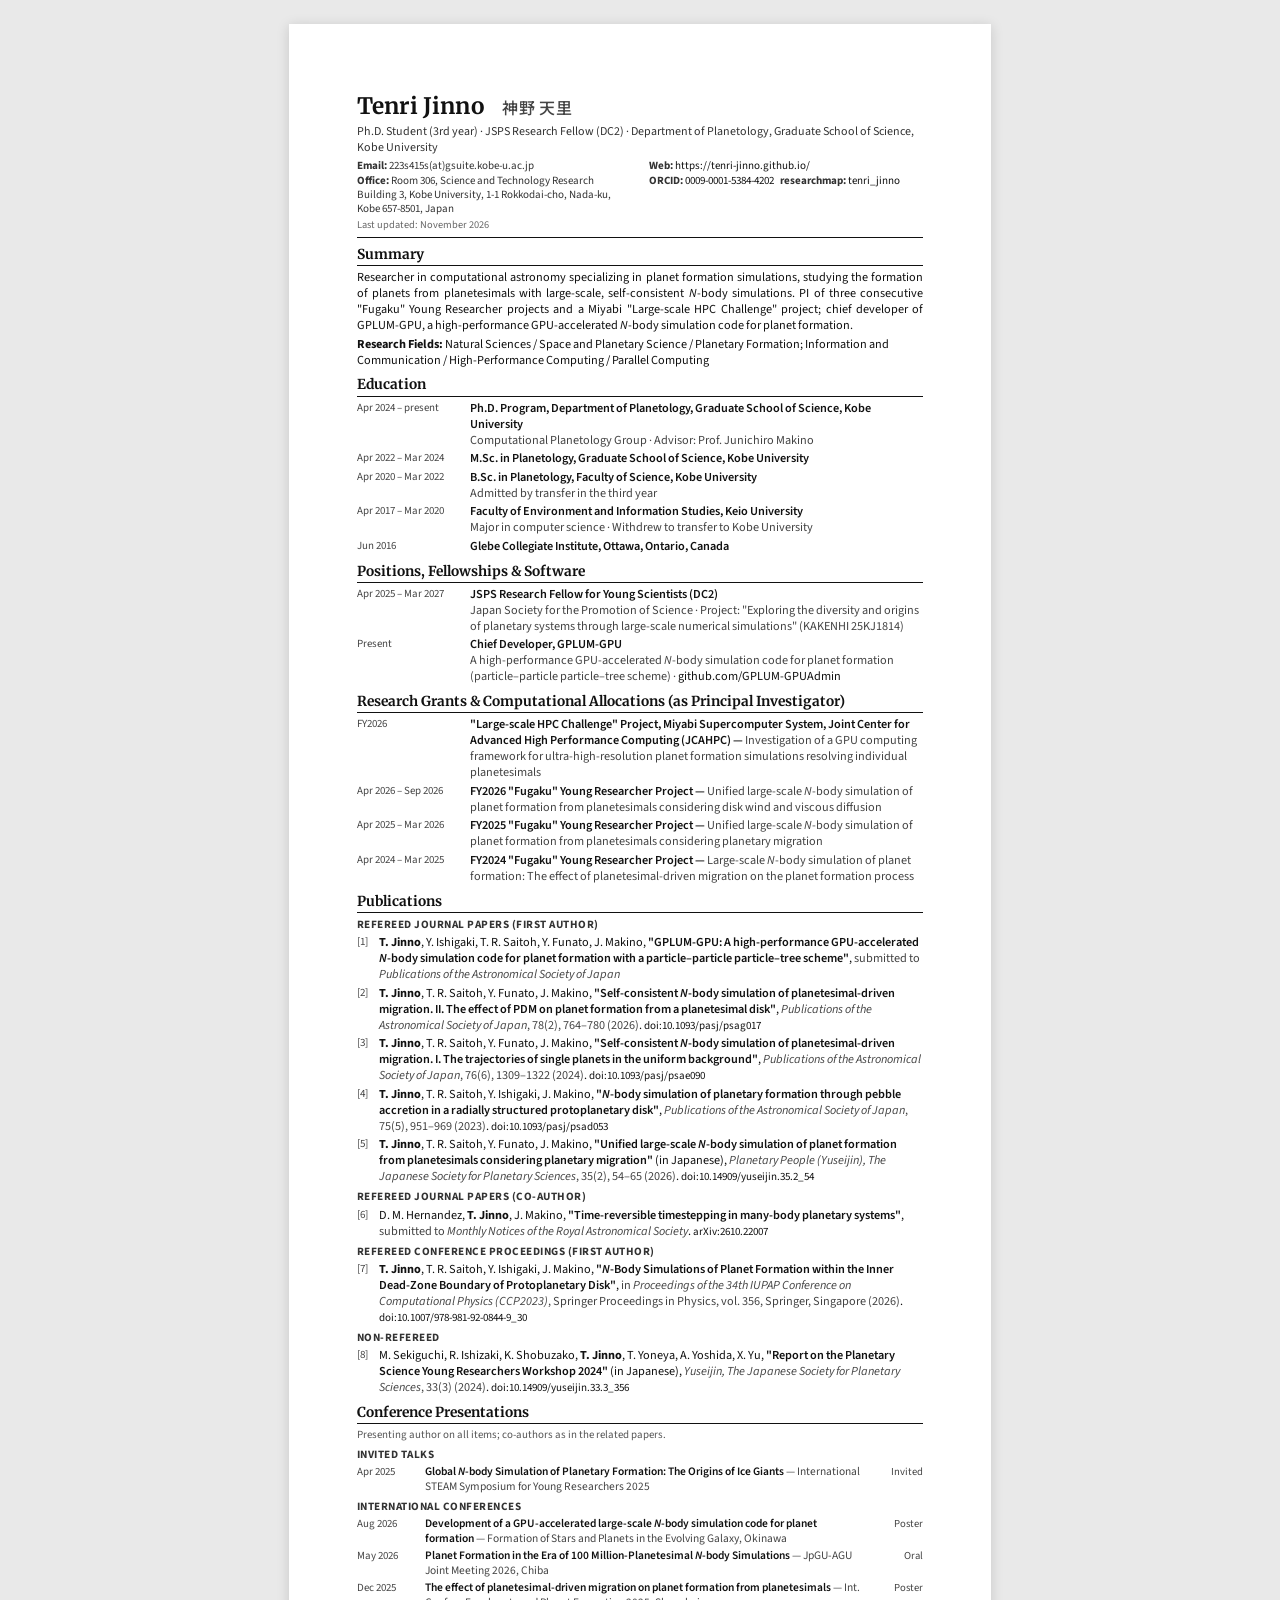
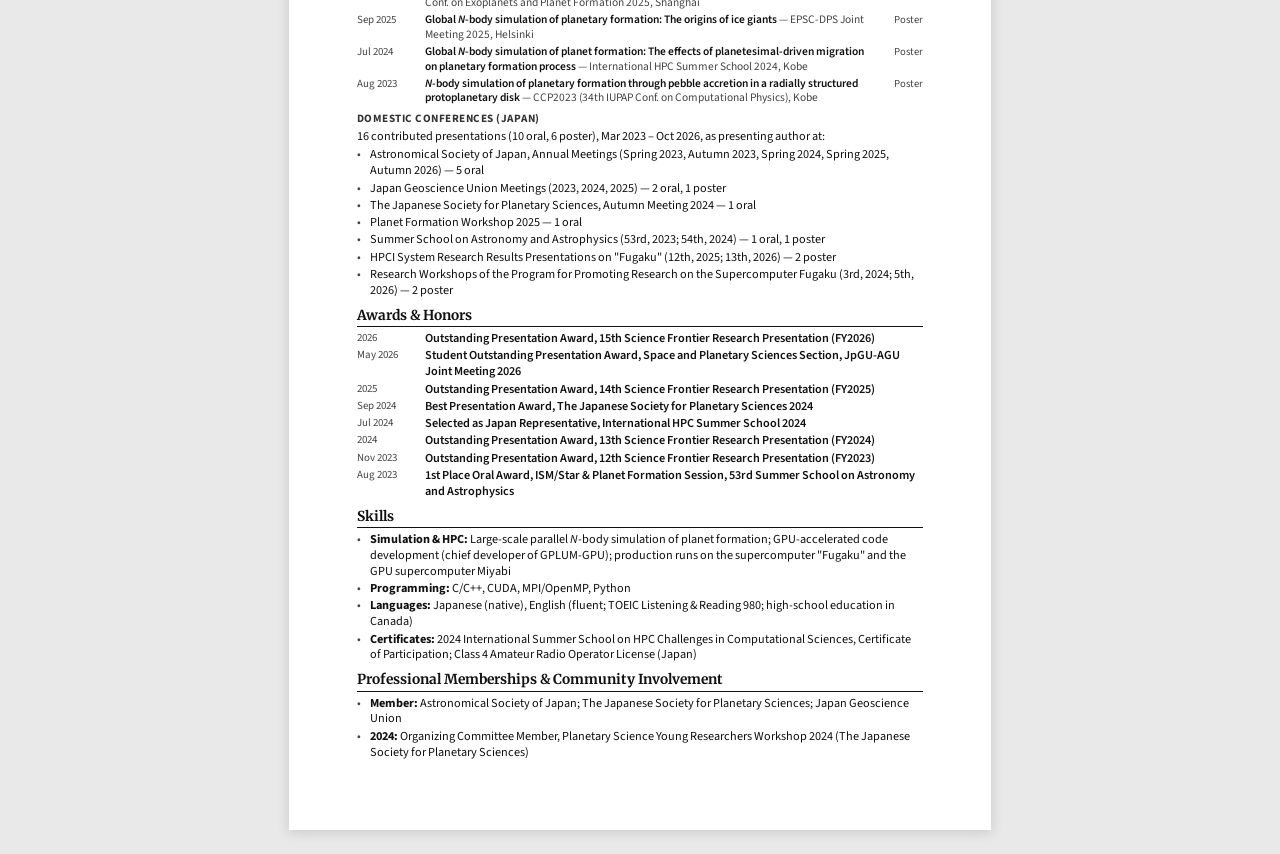
==== cv.html @ 98fd02c2 "Add academic CV (PDF) with About button and Curriculum Vitae tab Co-Authored-By: Claude Fable 5.1 <n" ====
<!DOCTYPE html>
<html lang="en">
<head>
<meta charset="UTF-8">
<title>Curriculum Vitae – Tenri Jinno</title>
<link rel="preconnect" href="https://fonts.googleapis.com">
<link rel="preconnect" href="https://fonts.gstatic.com" crossorigin>
<link href="https://fonts.googleapis.com/css2?family=Merriweather:wght@400;700&family=Source+Sans+3:ital,wght@0,400;0,600;0,700;1,400&family=Noto+Sans+JP:wght@400;500&display=swap" rel="stylesheet">
<style>
    @page { size: A4; margin: 10mm 12mm 10mm 12mm; }
    * { box-sizing: border-box; margin: 0; padding: 0; }
    html { font-size: 9.2pt; }
    body {
        font-family: "Source Sans 3", "Noto Sans JP", "Hiragino Sans", sans-serif;
        color: #111;
        line-height: 1.3;
        background: #fff;
    }
    .cv { max-width: 186mm; margin: 0 auto; }
    @media screen { body { padding: 24px 16px; background: #e9e9e9; } .cv { background: #fff; padding: 18mm; box-shadow: 0 2px 12px rgba(0,0,0,.15); } }

    /* Header */
    .head { border-bottom: 1.5px solid #111; padding-bottom: 4pt; margin-bottom: 4pt; }
    .head__name { font-family: "Merriweather", serif; font-size: 17pt; font-weight: 700; letter-spacing: .3px; }
    .head__name-ja { font-family: "Noto Sans JP", "Hiragino Sans", sans-serif; font-size: 12pt; font-weight: 500; color: #444; margin-left: 10pt; }
    .head__title { font-size: 9pt; color: #333; margin-top: 2pt; }
    .head__grid { display: grid; grid-template-columns: 1fr 1fr; gap: 0 14pt; margin-top: 3pt; font-size: 8.3pt; color: #333; }
    .head__grid a { color: #111; text-decoration: none; }
    .head__updated { font-size: 7.8pt; color: #666; margin-top: 1pt; }

    h2 {
        font-family: "Merriweather", serif;
        font-size: 10.3pt; font-weight: 700;
        border-bottom: 1px solid #111;
        margin: 6pt 0 3pt; padding-bottom: 1pt;
        break-after: avoid;
    }
    h3 {
        font-size: 8.4pt; font-weight: 700; color: #333;
        margin: 4pt 0 2pt; text-transform: uppercase; letter-spacing: .5px;
        break-after: avoid;
    }
    p { margin-bottom: 2pt; }
    p.summary { text-align: justify; }

    /* Dated entries */
    .entry { display: grid; grid-template-columns: 27mm 1fr; gap: 0 3mm; margin-bottom: 2pt; break-inside: avoid; }
    .entry__date { color: #444; font-size: 8.2pt; white-space: nowrap; }
    .entry__title { font-weight: 600; }
    .entry__sub { color: #444; }
    .entry__note { color: #555; font-size: 8.2pt; }

    /* Numbered lists (publications) */
    ol.pubs { list-style: none; counter-reset: pub; }
    ol.pubs > li { position: relative; padding-left: 6mm; margin-bottom: 2pt; break-inside: avoid; }
    ol.pubs > li::before { counter-increment: pub; content: "[" counter(pub) "]"; position: absolute; left: 0; color: #444; font-size: 8.3pt; }
    ol.pubs > li.start-6 { counter-reset: pub 5; }
    .pub__title { font-weight: 600; }
    .pub__journal { color: #444; }
    .pub__journal em { font-style: italic; }
    .pub__link a { color: #111; text-decoration: none; font-size: 8.3pt; }
    strong.me { font-weight: 700; }

    /* Presentations */
    .pres { display: grid; grid-template-columns: 15mm 1fr 12mm; gap: 0 3mm; margin-bottom: 1.5pt; break-inside: avoid; font-size: 8.6pt; }
    .pres__date { color: #444; font-size: 8.2pt; }
    .pres__type { color: #444; font-size: 8pt; text-align: right; }
    .pres__venue { color: #444; display: inline; }
    .pres .pub__title { display: inline; }
    .pres .pub__title::after { content: " — "; font-weight: 400; color: #444; }
    .pres__authors { display: none; }

    ul.plain { list-style: none; }
    ul.plain li { position: relative; padding-left: 3.5mm; margin-bottom: 1pt; }
    ul.plain li::before { content: "•"; position: absolute; left: 0; color: #444; }
    .two-col { display: grid; grid-template-columns: 1fr 1fr; gap: 0 10mm; }
    .footer-note { font-size: 7.5pt; color: #666; margin-top: 6pt; border-top: 1px solid #ccc; padding-top: 2pt; }
</style>
</head>
<body>
<div class="cv">

<header class="head">
    <div class="head__name">Tenri Jinno <span class="head__name-ja">神野 天里</span></div>
    <div class="head__title">Ph.D. Student (3rd year) · JSPS Research Fellow (DC2) · Department of Planetology, Graduate School of Science, Kobe University</div>
    <div class="head__grid">
        <div><strong>Email:</strong> 223s415s(at)gsuite.kobe-u.ac.jp</div>
        <div><strong>Web:</strong> <a href="https://tenri-jinno.github.io/">https://tenri-jinno.github.io/</a></div>
        <div><strong>Office:</strong> Room 306, Science and Technology Research Building 3, Kobe University, 1-1 Rokkodai-cho, Nada-ku, Kobe 657-8501, Japan</div>
        <div><strong>ORCID:</strong> <a href="https://orcid.org/0009-0001-5384-4202">0009-0001-5384-4202</a> &nbsp; <strong>researchmap:</strong> <a href="https://researchmap.jp/tenri_jinno">tenri_jinno</a></div>
    </div>
    <div class="head__updated">Last updated: November 2026</div>
</header>

<h2>Summary</h2>
<p class="summary">Researcher in computational astronomy specializing in planet formation simulations, studying the formation of planets from planetesimals with large-scale, self-consistent <i>N</i>-body simulations. PI of three consecutive "Fugaku" Young Researcher projects and a Miyabi "Large-scale HPC Challenge" project; chief developer of GPLUM-GPU, a high-performance GPU-accelerated <i>N</i>-body simulation code for planet formation.</p>
<p><strong>Research Fields:</strong> Natural Sciences / Space and Planetary Science / Planetary Formation; Information and Communication / High-Performance Computing / Parallel Computing</p>

<h2>Education</h2>
<div class="entry"><div class="entry__date">Apr 2024 – present</div><div><div class="entry__title">Ph.D. Program, Department of Planetology, Graduate School of Science, Kobe University</div><div class="entry__sub">Computational Planetology Group · Advisor: Prof. Junichiro Makino</div></div></div>
<div class="entry"><div class="entry__date">Apr 2022 – Mar 2024</div><div><div class="entry__title">M.Sc. in Planetology, Graduate School of Science, Kobe University</div></div></div>
<div class="entry"><div class="entry__date">Apr 2020 – Mar 2022</div><div><div class="entry__title">B.Sc. in Planetology, Faculty of Science, Kobe University</div><div class="entry__sub">Admitted by transfer in the third year</div></div></div>
<div class="entry"><div class="entry__date">Apr 2017 – Mar 2020</div><div><div class="entry__title">Faculty of Environment and Information Studies, Keio University</div><div class="entry__sub">Major in computer science · Withdrew to transfer to Kobe University</div></div></div>
<div class="entry"><div class="entry__date">Jun 2016</div><div><div class="entry__title">Glebe Collegiate Institute, Ottawa, Ontario, Canada</div></div></div>

<h2>Positions, Fellowships &amp; Software</h2>
<div class="entry"><div class="entry__date">Apr 2025 – Mar 2027</div><div><div class="entry__title">JSPS Research Fellow for Young Scientists (DC2)</div><div class="entry__sub">Japan Society for the Promotion of Science · Project: "Exploring the diversity and origins of planetary systems through large-scale numerical simulations" (KAKENHI 25KJ1814)</div></div></div>
<div class="entry"><div class="entry__date">Present</div><div><div class="entry__title">Chief Developer, GPLUM-GPU</div><div class="entry__sub">A high-performance GPU-accelerated <i>N</i>-body simulation code for planet formation (particle–particle particle–tree scheme) · <a href="https://github.com/GPLUM-GPUAdmin" style="color:#111;text-decoration:none">github.com/GPLUM-GPUAdmin</a></div></div></div>

<h2>Research Grants &amp; Computational Allocations (as Principal Investigator)</h2>
<div class="entry"><div class="entry__date">FY2026</div><div><div class="entry__title">"Large-scale HPC Challenge" Project, Miyabi Supercomputer System, Joint Center for Advanced High Performance Computing (JCAHPC) — <span class="entry__sub" style="font-weight:400">Investigation of a GPU computing framework for ultra-high-resolution planet formation simulations resolving individual planetesimals</span></div></div></div>
<div class="entry"><div class="entry__date">Apr 2026 – Sep 2026</div><div><div class="entry__title">FY2026 "Fugaku" Young Researcher Project — <span class="entry__sub" style="font-weight:400">Unified large-scale <i>N</i>-body simulation of planet formation from planetesimals considering disk wind and viscous diffusion</span></div></div></div>
<div class="entry"><div class="entry__date">Apr 2025 – Mar 2026</div><div><div class="entry__title">FY2025 "Fugaku" Young Researcher Project — <span class="entry__sub" style="font-weight:400">Unified large-scale <i>N</i>-body simulation of planet formation from planetesimals considering planetary migration</span></div></div></div>
<div class="entry"><div class="entry__date">Apr 2024 – Mar 2025</div><div><div class="entry__title">FY2024 "Fugaku" Young Researcher Project — <span class="entry__sub" style="font-weight:400">Large-scale <i>N</i>-body simulation of planet formation: The effect of planetesimal-driven migration on the planet formation process</span></div></div></div>

<h2>Publications</h2>
<h3>Refereed Journal Papers (First Author)</h3>
<ol class="pubs">
    <li><strong class="me">T. Jinno</strong>, Y. Ishigaki, T. R. Saitoh, Y. Funato, J. Makino, <span class="pub__title">"GPLUM-GPU: A high-performance GPU-accelerated <i>N</i>-body simulation code for planet formation with a particle–particle particle–tree scheme"</span>, <span class="pub__journal">submitted to <em>Publications of the Astronomical Society of Japan</em></span></li>
    <li><strong class="me">T. Jinno</strong>, T. R. Saitoh, Y. Funato, J. Makino, <span class="pub__title">"Self-consistent <i>N</i>-body simulation of planetesimal-driven migration. II. The effect of PDM on planet formation from a planetesimal disk"</span>, <span class="pub__journal"><em>Publications of the Astronomical Society of Japan</em>, 78(2), 764–780 (2026)</span>. <span class="pub__link"><a href="https://doi.org/10.1093/pasj/psag017">doi:10.1093/pasj/psag017</a></span></li>
    <li><strong class="me">T. Jinno</strong>, T. R. Saitoh, Y. Funato, J. Makino, <span class="pub__title">"Self-consistent <i>N</i>-body simulation of planetesimal-driven migration. I. The trajectories of single planets in the uniform background"</span>, <span class="pub__journal"><em>Publications of the Astronomical Society of Japan</em>, 76(6), 1309–1322 (2024)</span>. <span class="pub__link"><a href="https://doi.org/10.1093/pasj/psae090">doi:10.1093/pasj/psae090</a></span></li>
    <li><strong class="me">T. Jinno</strong>, T. R. Saitoh, Y. Ishigaki, J. Makino, <span class="pub__title">"<i>N</i>-body simulation of planetary formation through pebble accretion in a radially structured protoplanetary disk"</span>, <span class="pub__journal"><em>Publications of the Astronomical Society of Japan</em>, 75(5), 951–969 (2023)</span>. <span class="pub__link"><a href="https://doi.org/10.1093/pasj/psad053">doi:10.1093/pasj/psad053</a></span></li>
    <li><strong class="me">T. Jinno</strong>, T. R. Saitoh, Y. Funato, J. Makino, <span class="pub__title">"Unified large-scale <i>N</i>-body simulation of planet formation from planetesimals considering planetary migration"</span> (in Japanese), <span class="pub__journal"><em>Planetary People (Yuseijin), The Japanese Society for Planetary Sciences</em>, 35(2), 54–65 (2026)</span>. <span class="pub__link"><a href="https://doi.org/10.14909/yuseijin.35.2_54">doi:10.14909/yuseijin.35.2_54</a></span></li>
</ol>
<h3>Refereed Journal Papers (Co-author)</h3>
<ol class="pubs">
    <li class="start-6">D. M. Hernandez, <strong class="me">T. Jinno</strong>, J. Makino, <span class="pub__title">"Time-reversible timestepping in many-body planetary systems"</span>, <span class="pub__journal">submitted to <em>Monthly Notices of the Royal Astronomical Society</em></span>. <span class="pub__link"><a href="https://arxiv.org/abs/2610.22007">arXiv:2610.22007</a></span></li>
</ol>
<h3>Refereed Conference Proceedings (First Author)</h3>
<ol class="pubs">
    <li class="start-7" style="counter-reset: pub 6;"><strong class="me">T. Jinno</strong>, T. R. Saitoh, Y. Ishigaki, J. Makino, <span class="pub__title">"<i>N</i>-Body Simulations of Planet Formation within the Inner Dead-Zone Boundary of Protoplanetary Disk"</span>, <span class="pub__journal">in <em>Proceedings of the 34th IUPAP Conference on Computational Physics (CCP2023)</em>, Springer Proceedings in Physics, vol. 356, Springer, Singapore (2026)</span>. <span class="pub__link"><a href="https://doi.org/10.1007/978-981-92-0844-9_30">doi:10.1007/978-981-92-0844-9_30</a></span></li>
</ol>
<h3>Non-refereed</h3>
<ol class="pubs">
    <li style="counter-reset: pub 7;">M. Sekiguchi, R. Ishizaki, K. Shobuzako, <strong class="me">T. Jinno</strong>, T. Yoneya, A. Yoshida, X. Yu, <span class="pub__title">"Report on the Planetary Science Young Researchers Workshop 2024"</span> (in Japanese), <span class="pub__journal"><em>Yuseijin, The Japanese Society for Planetary Sciences</em>, 33(3) (2024)</span>. <span class="pub__link"><a href="https://doi.org/10.14909/yuseijin.33.3_356">doi:10.14909/yuseijin.33.3_356</a></span></li>
</ol>

<h2>Conference Presentations</h2>
<p class="entry__note">Presenting author on all items; co-authors as in the related papers.</p>
<h3>Invited Talks</h3>
<div class="pres"><div class="pres__date">Apr 2025</div><div><div class="pub__title">Global <i>N</i>-body Simulation of Planetary Formation: The Origins of Ice Giants</div><div class="pres__venue">International STEAM Symposium for Young Researchers 2025</div></div><div class="pres__type">Invited</div></div>

<h3>International Conferences</h3>
<div class="pres"><div class="pres__date">Aug 2026</div><div><div class="pub__title">Development of a GPU-accelerated large-scale <i>N</i>-body simulation code for planet formation</div><div class="pres__venue">Formation of Stars and Planets in the Evolving Galaxy, Okinawa</div><div class="pres__authors">T. Jinno, Y. Ishigaki, T. R. Saitoh, Y. Funato, J. Makino</div></div><div class="pres__type">Poster</div></div>
<div class="pres"><div class="pres__date">May 2026</div><div><div class="pub__title">Planet Formation in the Era of 100 Million-Planetesimal <i>N</i>-body Simulations</div><div class="pres__venue">JpGU-AGU Joint Meeting 2026, Chiba</div><div class="pres__authors">T. Jinno, T. R. Saitoh, Y. Funato, Y. Yoshida, J. Makino</div></div><div class="pres__type">Oral</div></div>
<div class="pres"><div class="pres__date">Dec 2025</div><div><div class="pub__title">The effect of planetesimal-driven migration on planet formation from planetesimals</div><div class="pres__venue">Int. Conf. on Exoplanets and Planet Formation 2025, Shanghai</div><div class="pres__authors">T. Jinno, T. R. Saitoh, Y. Funato, J. Makino</div></div><div class="pres__type">Poster</div></div>
<div class="pres"><div class="pres__date">Sep 2025</div><div><div class="pub__title">Global <i>N</i>-body simulation of planetary formation: The origins of ice giants</div><div class="pres__venue">EPSC-DPS Joint Meeting 2025, Helsinki</div><div class="pres__authors">T. Jinno, T. R. Saitoh, Y. Funato, J. Makino</div></div><div class="pres__type">Poster</div></div>
<div class="pres"><div class="pres__date">Jul 2024</div><div><div class="pub__title">Global <i>N</i>-body simulation of planet formation: The effects of planetesimal-driven migration on planetary formation process</div><div class="pres__venue">International HPC Summer School 2024, Kobe</div><div class="pres__authors">T. Jinno, T. R. Saitoh, Y. Funato, J. Makino</div></div><div class="pres__type">Poster</div></div>
<div class="pres"><div class="pres__date">Aug 2023</div><div><div class="pub__title"><i>N</i>-body simulation of planetary formation through pebble accretion in a radially structured protoplanetary disk</div><div class="pres__venue">CCP2023 (34th IUPAP Conf. on Computational Physics), Kobe</div><div class="pres__authors">T. Jinno, T. R. Saitoh, Y. Ishigaki, J. Makino</div></div><div class="pres__type">Poster</div></div>

<h3>Domestic Conferences (Japan)</h3>
<p>16 contributed presentations (10 oral, 6 poster), Mar 2023 – Oct 2026, as presenting author at:</p>
<ul class="plain">
    <li>Astronomical Society of Japan, Annual Meetings (Spring 2023, Autumn 2023, Spring 2024, Spring 2025, Autumn 2026) — 5 oral</li>
    <li>Japan Geoscience Union Meetings (2023, 2024, 2025) — 2 oral, 1 poster</li>
    <li>The Japanese Society for Planetary Sciences, Autumn Meeting 2024 — 1 oral</li>
    <li>Planet Formation Workshop 2025 — 1 oral</li>
    <li>Summer School on Astronomy and Astrophysics (53rd, 2023; 54th, 2024) — 1 oral, 1 poster</li>
    <li>HPCI System Research Results Presentations on "Fugaku" (12th, 2025; 13th, 2026) — 2 poster</li>
    <li>Research Workshops of the Program for Promoting Research on the Supercomputer Fugaku (3rd, 2024; 5th, 2026) — 2 poster</li>
</ul>
<h2>Awards &amp; Honors</h2>
<div class="entry" style="grid-template-columns:15mm 1fr;margin-bottom:1pt"><div class="entry__date">2026</div><div><div class="entry__title">Outstanding Presentation Award, 15th Science Frontier Research Presentation (FY2026)</div></div></div>
<div class="entry" style="grid-template-columns:15mm 1fr;margin-bottom:1pt"><div class="entry__date">May 2026</div><div><div class="entry__title">Student Outstanding Presentation Award, Space and Planetary Sciences Section, JpGU-AGU Joint Meeting 2026</div></div></div>
<div class="entry" style="grid-template-columns:15mm 1fr;margin-bottom:1pt"><div class="entry__date">2025</div><div><div class="entry__title">Outstanding Presentation Award, 14th Science Frontier Research Presentation (FY2025)</div></div></div>
<div class="entry" style="grid-template-columns:15mm 1fr;margin-bottom:1pt"><div class="entry__date">Sep 2024</div><div><div class="entry__title">Best Presentation Award, The Japanese Society for Planetary Sciences 2024</div></div></div>
<div class="entry" style="grid-template-columns:15mm 1fr;margin-bottom:1pt"><div class="entry__date">Jul 2024</div><div><div class="entry__title">Selected as Japan Representative, International HPC Summer School 2024</div></div></div>
<div class="entry" style="grid-template-columns:15mm 1fr;margin-bottom:1pt"><div class="entry__date">2024</div><div><div class="entry__title">Outstanding Presentation Award, 13th Science Frontier Research Presentation (FY2024)</div></div></div>
<div class="entry" style="grid-template-columns:15mm 1fr;margin-bottom:1pt"><div class="entry__date">Nov 2023</div><div><div class="entry__title">Outstanding Presentation Award, 12th Science Frontier Research Presentation (FY2023)</div></div></div>
<div class="entry" style="grid-template-columns:15mm 1fr;margin-bottom:1pt"><div class="entry__date">Aug 2023</div><div><div class="entry__title">1st Place Oral Award, ISM/Star &amp; Planet Formation Session, 53rd Summer School on Astronomy and Astrophysics</div></div></div>

<h2>Skills</h2>
<ul class="plain">
    <li><strong>Simulation &amp; HPC:</strong> Large-scale parallel <i>N</i>-body simulation of planet formation; GPU-accelerated code development (chief developer of GPLUM-GPU); production runs on the supercomputer "Fugaku" and the GPU supercomputer Miyabi</li>
    <li><strong>Programming:</strong> C/C++, CUDA, MPI/OpenMP, Python</li>
    <li><strong>Languages:</strong> Japanese (native), English (fluent; TOEIC Listening &amp; Reading 980; high-school education in Canada)</li>
    <li><strong>Certificates:</strong> 2024 International Summer School on HPC Challenges in Computational Sciences, Certificate of Participation; Class 4 Amateur Radio Operator License (Japan)</li>
</ul>

<h2>Professional Memberships &amp; Community Involvement</h2>
<ul class="plain">
    <li><strong>Member:</strong> Astronomical Society of Japan; The Japanese Society for Planetary Sciences; Japan Geoscience Union</li>
    <li><strong>2024:</strong> Organizing Committee Member, Planetary Science Young Researchers Workshop 2024 (The Japanese Society for Planetary Sciences)</li>
</ul>
</div>
</body>
</html>
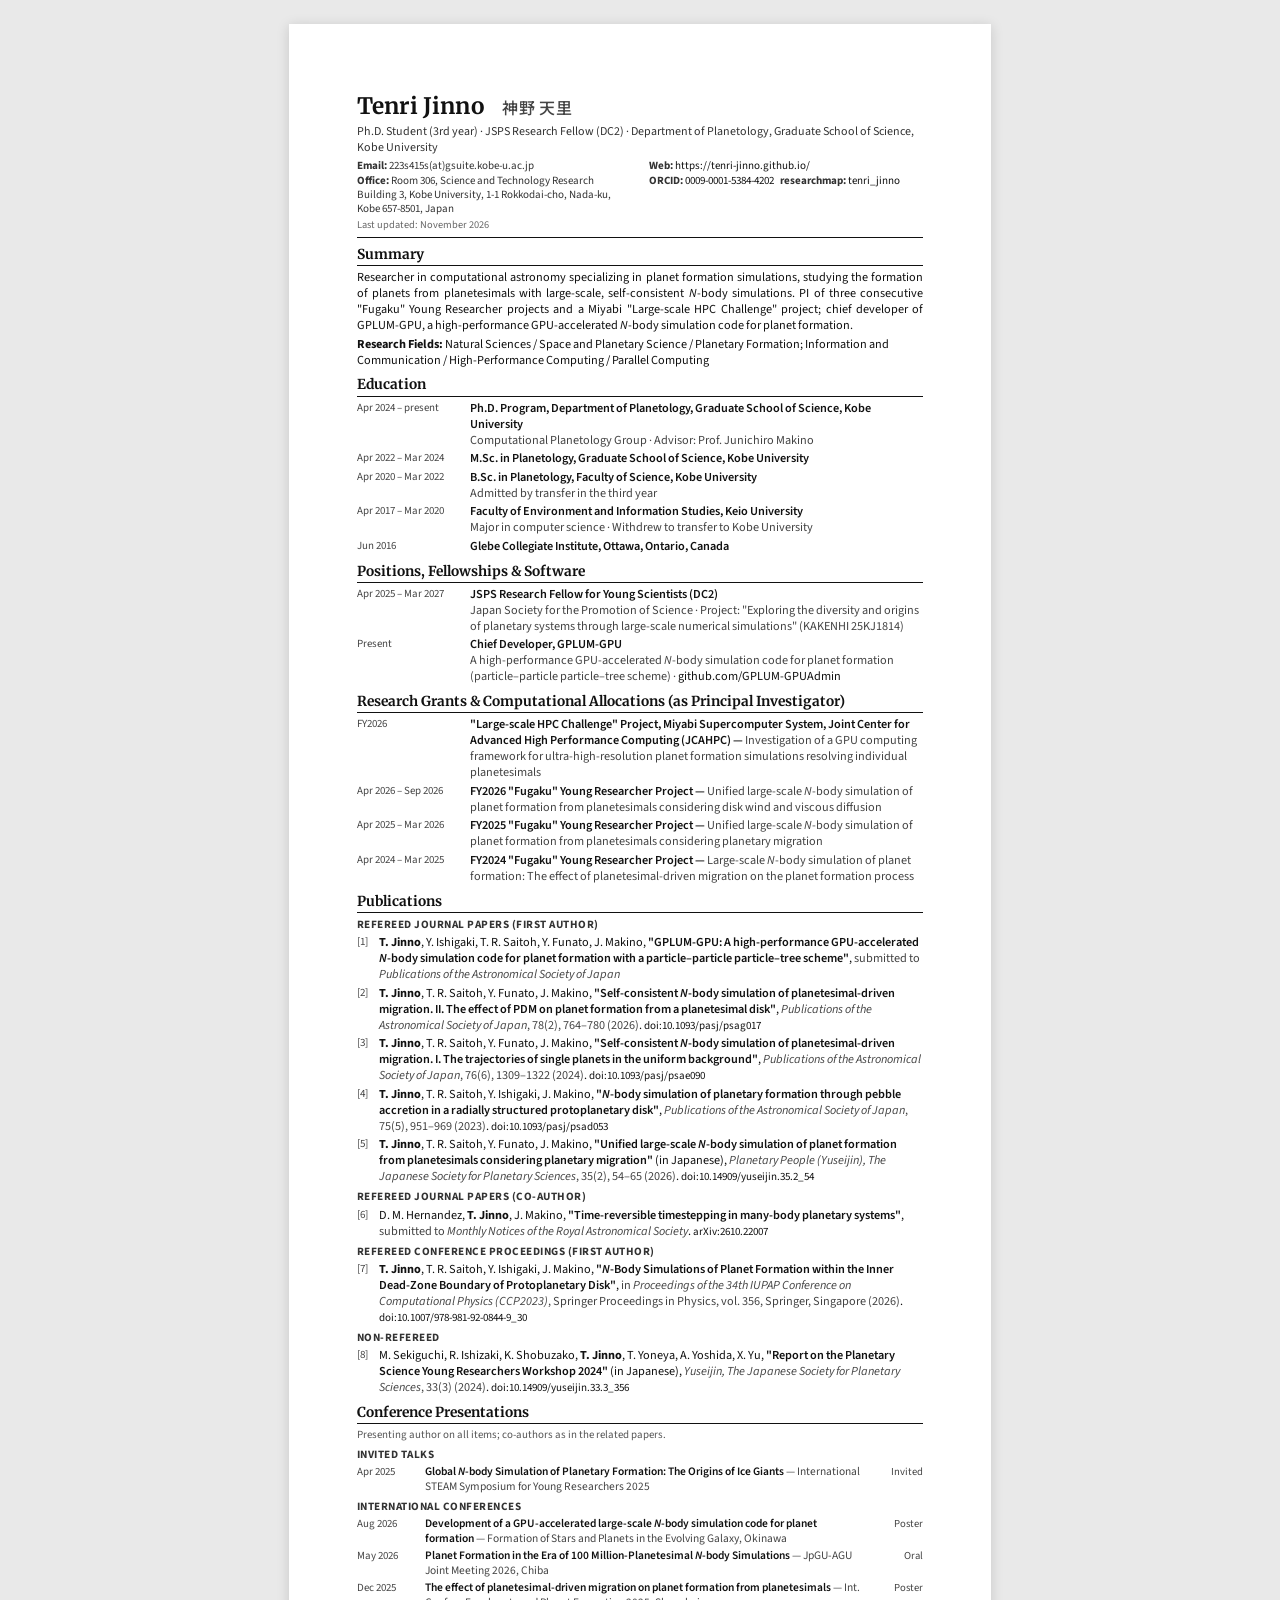
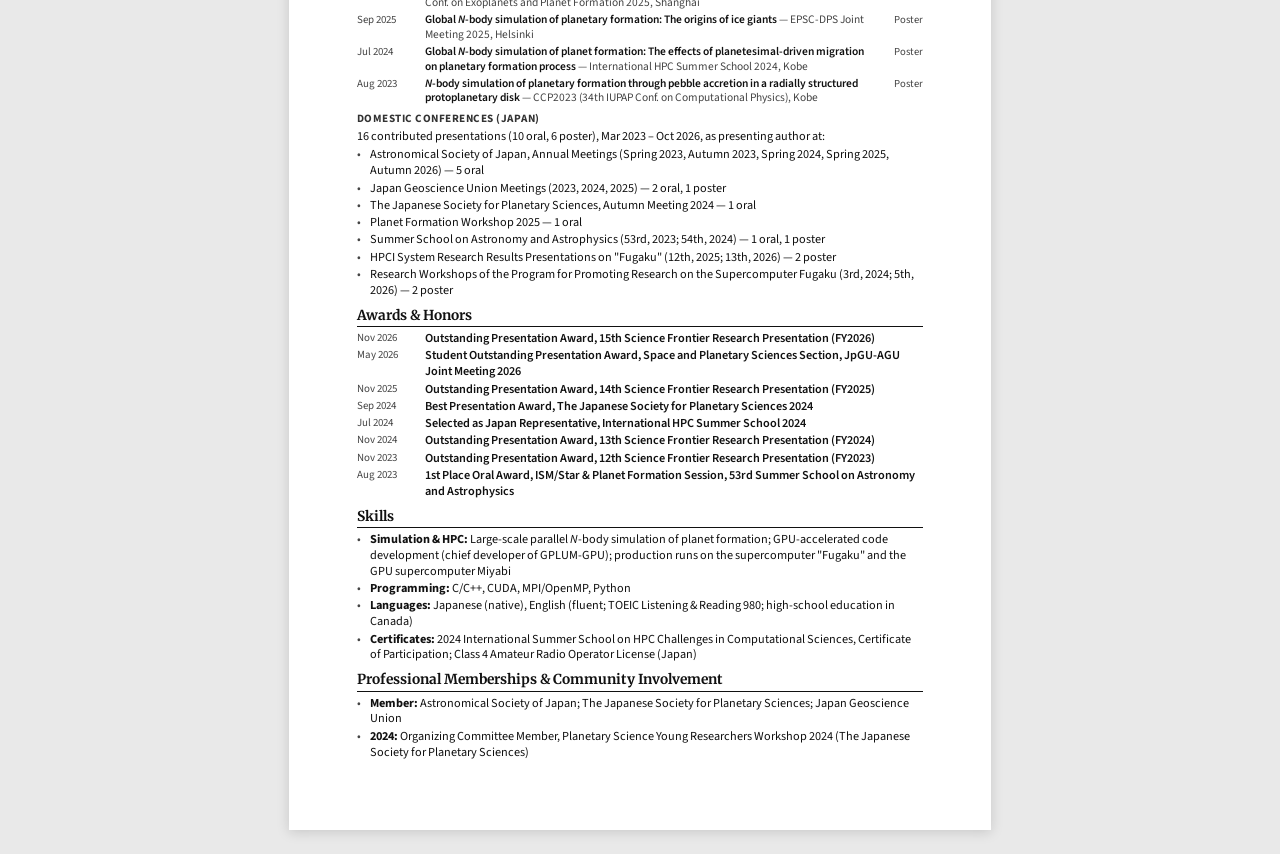
==== commit 30acfb87: "CV: add November to year-only award dates Co-Authored-By: Claude Fable 5.1 <noreply@anthropic.com>" ====
--- a/cv.html
+++ b/cv.html
@@ -160,12 +160,12 @@
     <li>Research Workshops of the Program for Promoting Research on the Supercomputer Fugaku (3rd, 2024; 5th, 2026) — 2 poster</li>
 </ul>
 <h2>Awards &amp; Honors</h2>
-<div class="entry" style="grid-template-columns:15mm 1fr;margin-bottom:1pt"><div class="entry__date">2026</div><div><div class="entry__title">Outstanding Presentation Award, 15th Science Frontier Research Presentation (FY2026)</div></div></div>
+<div class="entry" style="grid-template-columns:15mm 1fr;margin-bottom:1pt"><div class="entry__date">Nov 2026</div><div><div class="entry__title">Outstanding Presentation Award, 15th Science Frontier Research Presentation (FY2026)</div></div></div>
 <div class="entry" style="grid-template-columns:15mm 1fr;margin-bottom:1pt"><div class="entry__date">May 2026</div><div><div class="entry__title">Student Outstanding Presentation Award, Space and Planetary Sciences Section, JpGU-AGU Joint Meeting 2026</div></div></div>
-<div class="entry" style="grid-template-columns:15mm 1fr;margin-bottom:1pt"><div class="entry__date">2025</div><div><div class="entry__title">Outstanding Presentation Award, 14th Science Frontier Research Presentation (FY2025)</div></div></div>
+<div class="entry" style="grid-template-columns:15mm 1fr;margin-bottom:1pt"><div class="entry__date">Nov 2025</div><div><div class="entry__title">Outstanding Presentation Award, 14th Science Frontier Research Presentation (FY2025)</div></div></div>
 <div class="entry" style="grid-template-columns:15mm 1fr;margin-bottom:1pt"><div class="entry__date">Sep 2024</div><div><div class="entry__title">Best Presentation Award, The Japanese Society for Planetary Sciences 2024</div></div></div>
 <div class="entry" style="grid-template-columns:15mm 1fr;margin-bottom:1pt"><div class="entry__date">Jul 2024</div><div><div class="entry__title">Selected as Japan Representative, International HPC Summer School 2024</div></div></div>
-<div class="entry" style="grid-template-columns:15mm 1fr;margin-bottom:1pt"><div class="entry__date">2024</div><div><div class="entry__title">Outstanding Presentation Award, 13th Science Frontier Research Presentation (FY2024)</div></div></div>
+<div class="entry" style="grid-template-columns:15mm 1fr;margin-bottom:1pt"><div class="entry__date">Nov 2024</div><div><div class="entry__title">Outstanding Presentation Award, 13th Science Frontier Research Presentation (FY2024)</div></div></div>
 <div class="entry" style="grid-template-columns:15mm 1fr;margin-bottom:1pt"><div class="entry__date">Nov 2023</div><div><div class="entry__title">Outstanding Presentation Award, 12th Science Frontier Research Presentation (FY2023)</div></div></div>
 <div class="entry" style="grid-template-columns:15mm 1fr;margin-bottom:1pt"><div class="entry__date">Aug 2023</div><div><div class="entry__title">1st Place Oral Award, ISM/Star &amp; Planet Formation Session, 53rd Summer School on Astronomy and Astrophysics</div></div></div>
 
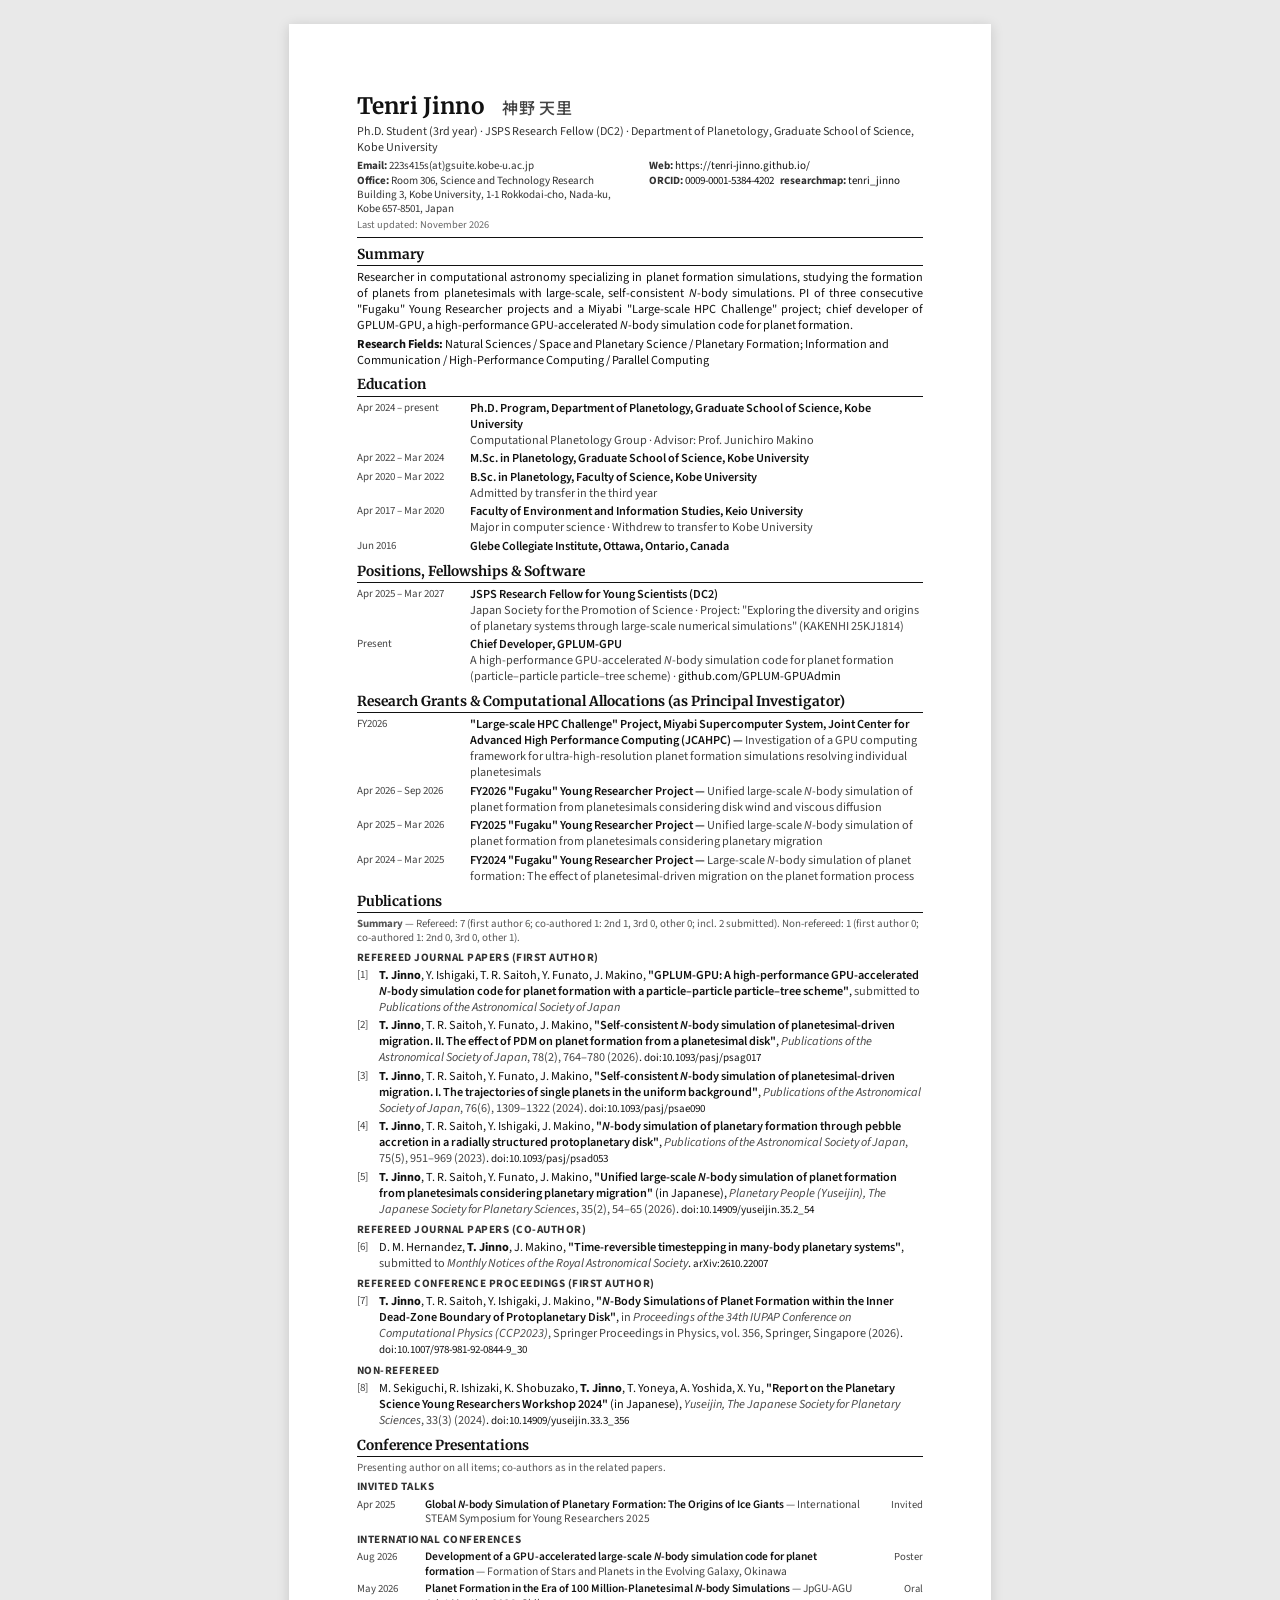
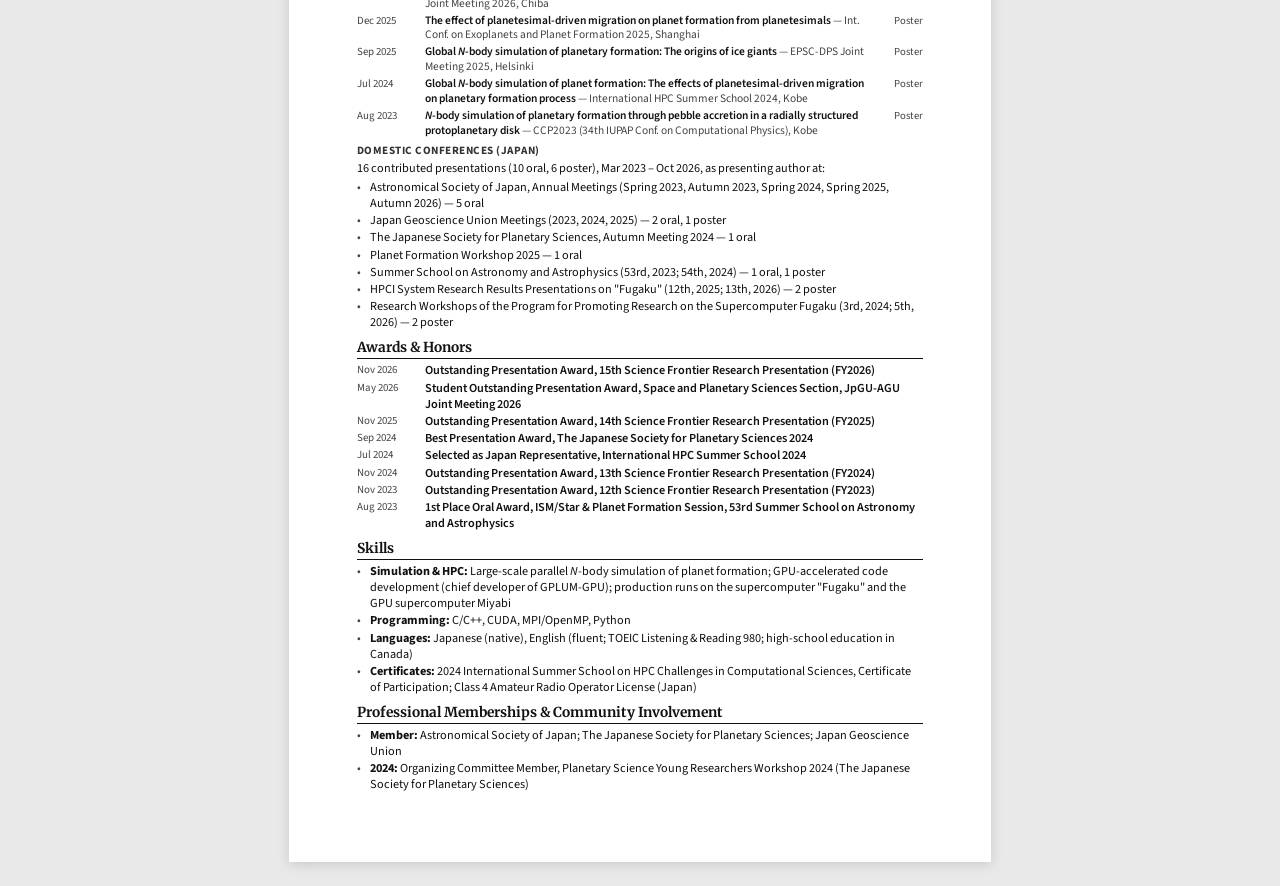
==== commit 15913045: "Add publication counts by author position to Publications page and CV Co-Authored-By: Claude Opus 5." ====
--- a/cv.html
+++ b/cv.html
@@ -114,6 +114,7 @@
 <div class="entry"><div class="entry__date">Apr 2024 – Mar 2025</div><div><div class="entry__title">FY2024 "Fugaku" Young Researcher Project — <span class="entry__sub" style="font-weight:400">Large-scale <i>N</i>-body simulation of planet formation: The effect of planetesimal-driven migration on the planet formation process</span></div></div></div>
 
 <h2>Publications</h2>
+<p class="entry__note"><strong>Summary</strong> — Refereed: 7 (first author 6; co-authored 1: 2nd 1, 3rd 0, other 0; incl. 2 submitted). Non-refereed: 1 (first author 0; co-authored 1: 2nd 0, 3rd 0, other 1).</p>
 <h3>Refereed Journal Papers (First Author)</h3>
 <ol class="pubs">
     <li><strong class="me">T. Jinno</strong>, Y. Ishigaki, T. R. Saitoh, Y. Funato, J. Makino, <span class="pub__title">"GPLUM-GPU: A high-performance GPU-accelerated <i>N</i>-body simulation code for planet formation with a particle–particle particle–tree scheme"</span>, <span class="pub__journal">submitted to <em>Publications of the Astronomical Society of Japan</em></span></li>
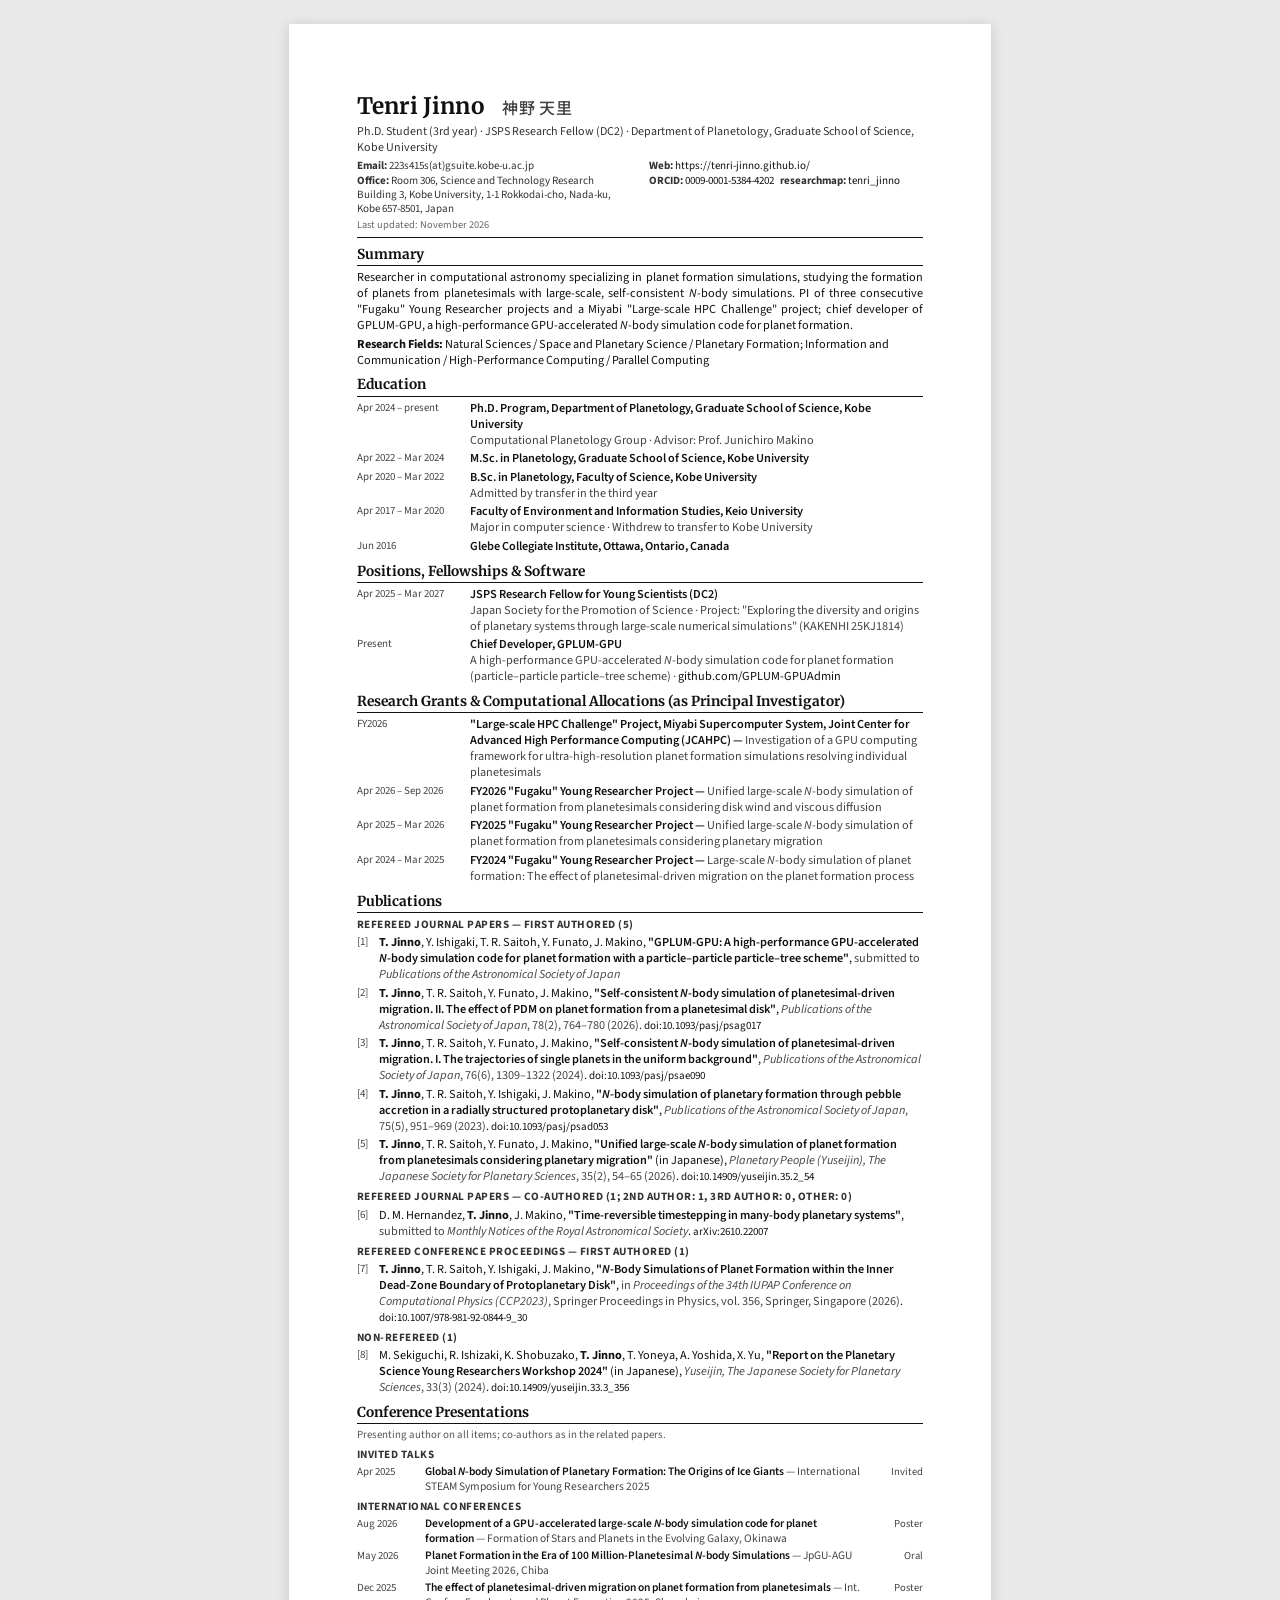
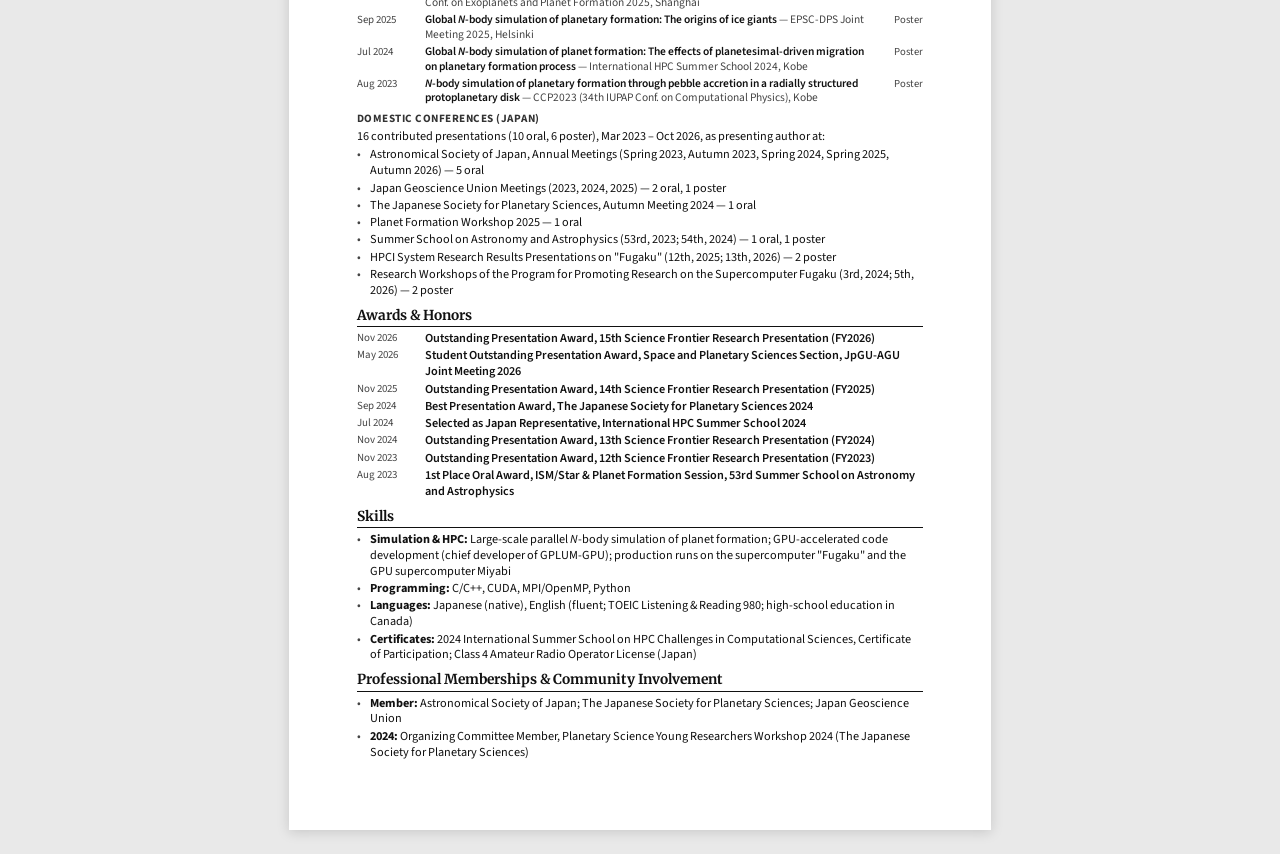
==== commit 33fddd87: "Show publication counts in headings instead of a summary table Co-Authored-By: Claude Opus 5.5 <nore" ====
--- a/cv.html
+++ b/cv.html
@@ -114,8 +114,7 @@
 <div class="entry"><div class="entry__date">Apr 2024 – Mar 2025</div><div><div class="entry__title">FY2024 "Fugaku" Young Researcher Project — <span class="entry__sub" style="font-weight:400">Large-scale <i>N</i>-body simulation of planet formation: The effect of planetesimal-driven migration on the planet formation process</span></div></div></div>
 
 <h2>Publications</h2>
-<p class="entry__note"><strong>Summary</strong> — Refereed: 7 (first author 6; co-authored 1: 2nd 1, 3rd 0, other 0; incl. 2 submitted). Non-refereed: 1 (first author 0; co-authored 1: 2nd 0, 3rd 0, other 1).</p>
-<h3>Refereed Journal Papers (First Author)</h3>
+<h3>Refereed Journal Papers — First Authored (5)</h3>
 <ol class="pubs">
     <li><strong class="me">T. Jinno</strong>, Y. Ishigaki, T. R. Saitoh, Y. Funato, J. Makino, <span class="pub__title">"GPLUM-GPU: A high-performance GPU-accelerated <i>N</i>-body simulation code for planet formation with a particle–particle particle–tree scheme"</span>, <span class="pub__journal">submitted to <em>Publications of the Astronomical Society of Japan</em></span></li>
     <li><strong class="me">T. Jinno</strong>, T. R. Saitoh, Y. Funato, J. Makino, <span class="pub__title">"Self-consistent <i>N</i>-body simulation of planetesimal-driven migration. II. The effect of PDM on planet formation from a planetesimal disk"</span>, <span class="pub__journal"><em>Publications of the Astronomical Society of Japan</em>, 78(2), 764–780 (2026)</span>. <span class="pub__link"><a href="https://doi.org/10.1093/pasj/psag017">doi:10.1093/pasj/psag017</a></span></li>
@@ -123,15 +122,15 @@
     <li><strong class="me">T. Jinno</strong>, T. R. Saitoh, Y. Ishigaki, J. Makino, <span class="pub__title">"<i>N</i>-body simulation of planetary formation through pebble accretion in a radially structured protoplanetary disk"</span>, <span class="pub__journal"><em>Publications of the Astronomical Society of Japan</em>, 75(5), 951–969 (2023)</span>. <span class="pub__link"><a href="https://doi.org/10.1093/pasj/psad053">doi:10.1093/pasj/psad053</a></span></li>
     <li><strong class="me">T. Jinno</strong>, T. R. Saitoh, Y. Funato, J. Makino, <span class="pub__title">"Unified large-scale <i>N</i>-body simulation of planet formation from planetesimals considering planetary migration"</span> (in Japanese), <span class="pub__journal"><em>Planetary People (Yuseijin), The Japanese Society for Planetary Sciences</em>, 35(2), 54–65 (2026)</span>. <span class="pub__link"><a href="https://doi.org/10.14909/yuseijin.35.2_54">doi:10.14909/yuseijin.35.2_54</a></span></li>
 </ol>
-<h3>Refereed Journal Papers (Co-author)</h3>
+<h3>Refereed Journal Papers — Co-authored (1; 2nd author: 1, 3rd author: 0, other: 0)</h3>
 <ol class="pubs">
     <li class="start-6">D. M. Hernandez, <strong class="me">T. Jinno</strong>, J. Makino, <span class="pub__title">"Time-reversible timestepping in many-body planetary systems"</span>, <span class="pub__journal">submitted to <em>Monthly Notices of the Royal Astronomical Society</em></span>. <span class="pub__link"><a href="https://arxiv.org/abs/2610.22007">arXiv:2610.22007</a></span></li>
 </ol>
-<h3>Refereed Conference Proceedings (First Author)</h3>
+<h3>Refereed Conference Proceedings — First Authored (1)</h3>
 <ol class="pubs">
     <li class="start-7" style="counter-reset: pub 6;"><strong class="me">T. Jinno</strong>, T. R. Saitoh, Y. Ishigaki, J. Makino, <span class="pub__title">"<i>N</i>-Body Simulations of Planet Formation within the Inner Dead-Zone Boundary of Protoplanetary Disk"</span>, <span class="pub__journal">in <em>Proceedings of the 34th IUPAP Conference on Computational Physics (CCP2023)</em>, Springer Proceedings in Physics, vol. 356, Springer, Singapore (2026)</span>. <span class="pub__link"><a href="https://doi.org/10.1007/978-981-92-0844-9_30">doi:10.1007/978-981-92-0844-9_30</a></span></li>
 </ol>
-<h3>Non-refereed</h3>
+<h3>Non-refereed (1)</h3>
 <ol class="pubs">
     <li style="counter-reset: pub 7;">M. Sekiguchi, R. Ishizaki, K. Shobuzako, <strong class="me">T. Jinno</strong>, T. Yoneya, A. Yoshida, X. Yu, <span class="pub__title">"Report on the Planetary Science Young Researchers Workshop 2024"</span> (in Japanese), <span class="pub__journal"><em>Yuseijin, The Japanese Society for Planetary Sciences</em>, 33(3) (2024)</span>. <span class="pub__link"><a href="https://doi.org/10.14909/yuseijin.33.3_356">doi:10.14909/yuseijin.33.3_356</a></span></li>
 </ol>
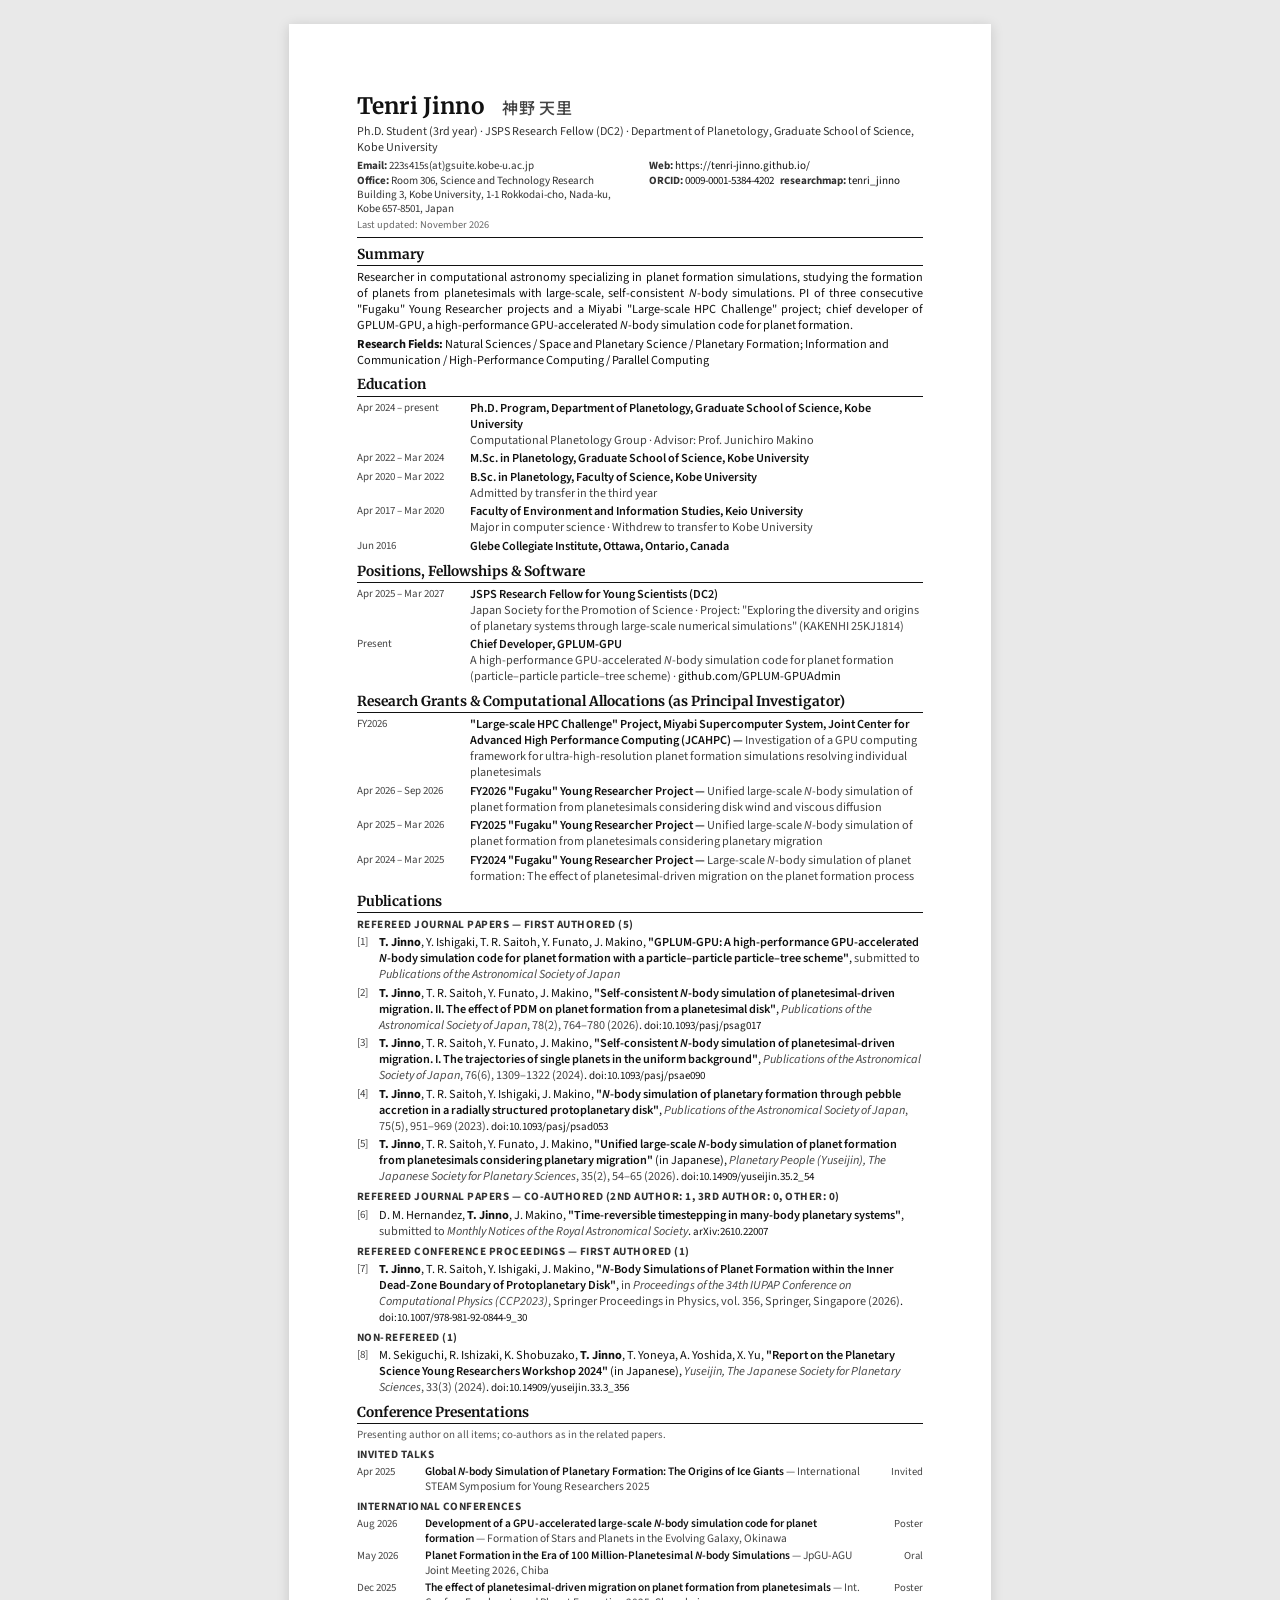
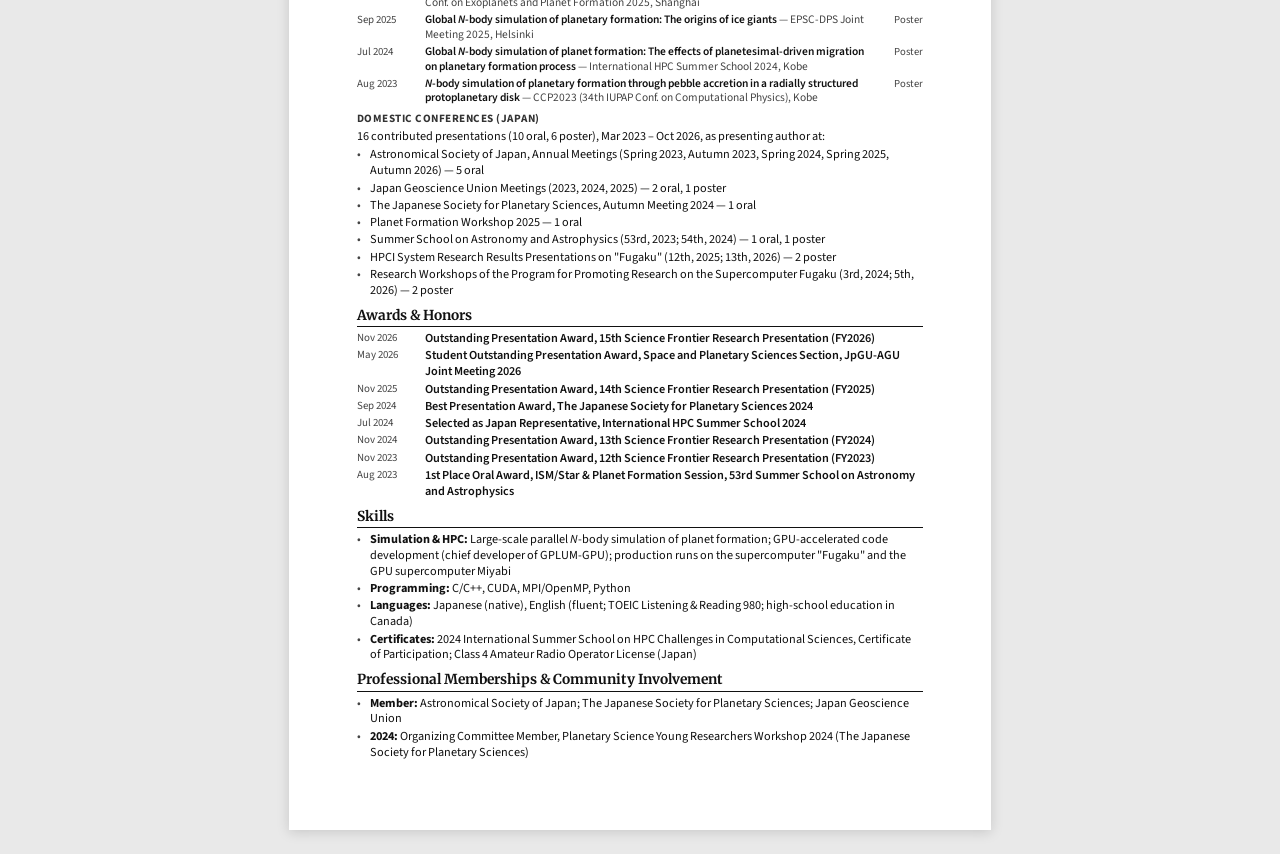
==== commit 3d5619dc: "Drop co-authored total from heading counts Co-Authored-By: Claude Opus 5.5 <noreply@anthropic.com>" ====
--- a/cv.html
+++ b/cv.html
@@ -122,7 +122,7 @@
     <li><strong class="me">T. Jinno</strong>, T. R. Saitoh, Y. Ishigaki, J. Makino, <span class="pub__title">"<i>N</i>-body simulation of planetary formation through pebble accretion in a radially structured protoplanetary disk"</span>, <span class="pub__journal"><em>Publications of the Astronomical Society of Japan</em>, 75(5), 951–969 (2023)</span>. <span class="pub__link"><a href="https://doi.org/10.1093/pasj/psad053">doi:10.1093/pasj/psad053</a></span></li>
     <li><strong class="me">T. Jinno</strong>, T. R. Saitoh, Y. Funato, J. Makino, <span class="pub__title">"Unified large-scale <i>N</i>-body simulation of planet formation from planetesimals considering planetary migration"</span> (in Japanese), <span class="pub__journal"><em>Planetary People (Yuseijin), The Japanese Society for Planetary Sciences</em>, 35(2), 54–65 (2026)</span>. <span class="pub__link"><a href="https://doi.org/10.14909/yuseijin.35.2_54">doi:10.14909/yuseijin.35.2_54</a></span></li>
 </ol>
-<h3>Refereed Journal Papers — Co-authored (1; 2nd author: 1, 3rd author: 0, other: 0)</h3>
+<h3>Refereed Journal Papers — Co-authored (2nd author: 1, 3rd author: 0, other: 0)</h3>
 <ol class="pubs">
     <li class="start-6">D. M. Hernandez, <strong class="me">T. Jinno</strong>, J. Makino, <span class="pub__title">"Time-reversible timestepping in many-body planetary systems"</span>, <span class="pub__journal">submitted to <em>Monthly Notices of the Royal Astronomical Society</em></span>. <span class="pub__link"><a href="https://arxiv.org/abs/2610.22007">arXiv:2610.22007</a></span></li>
 </ol>
